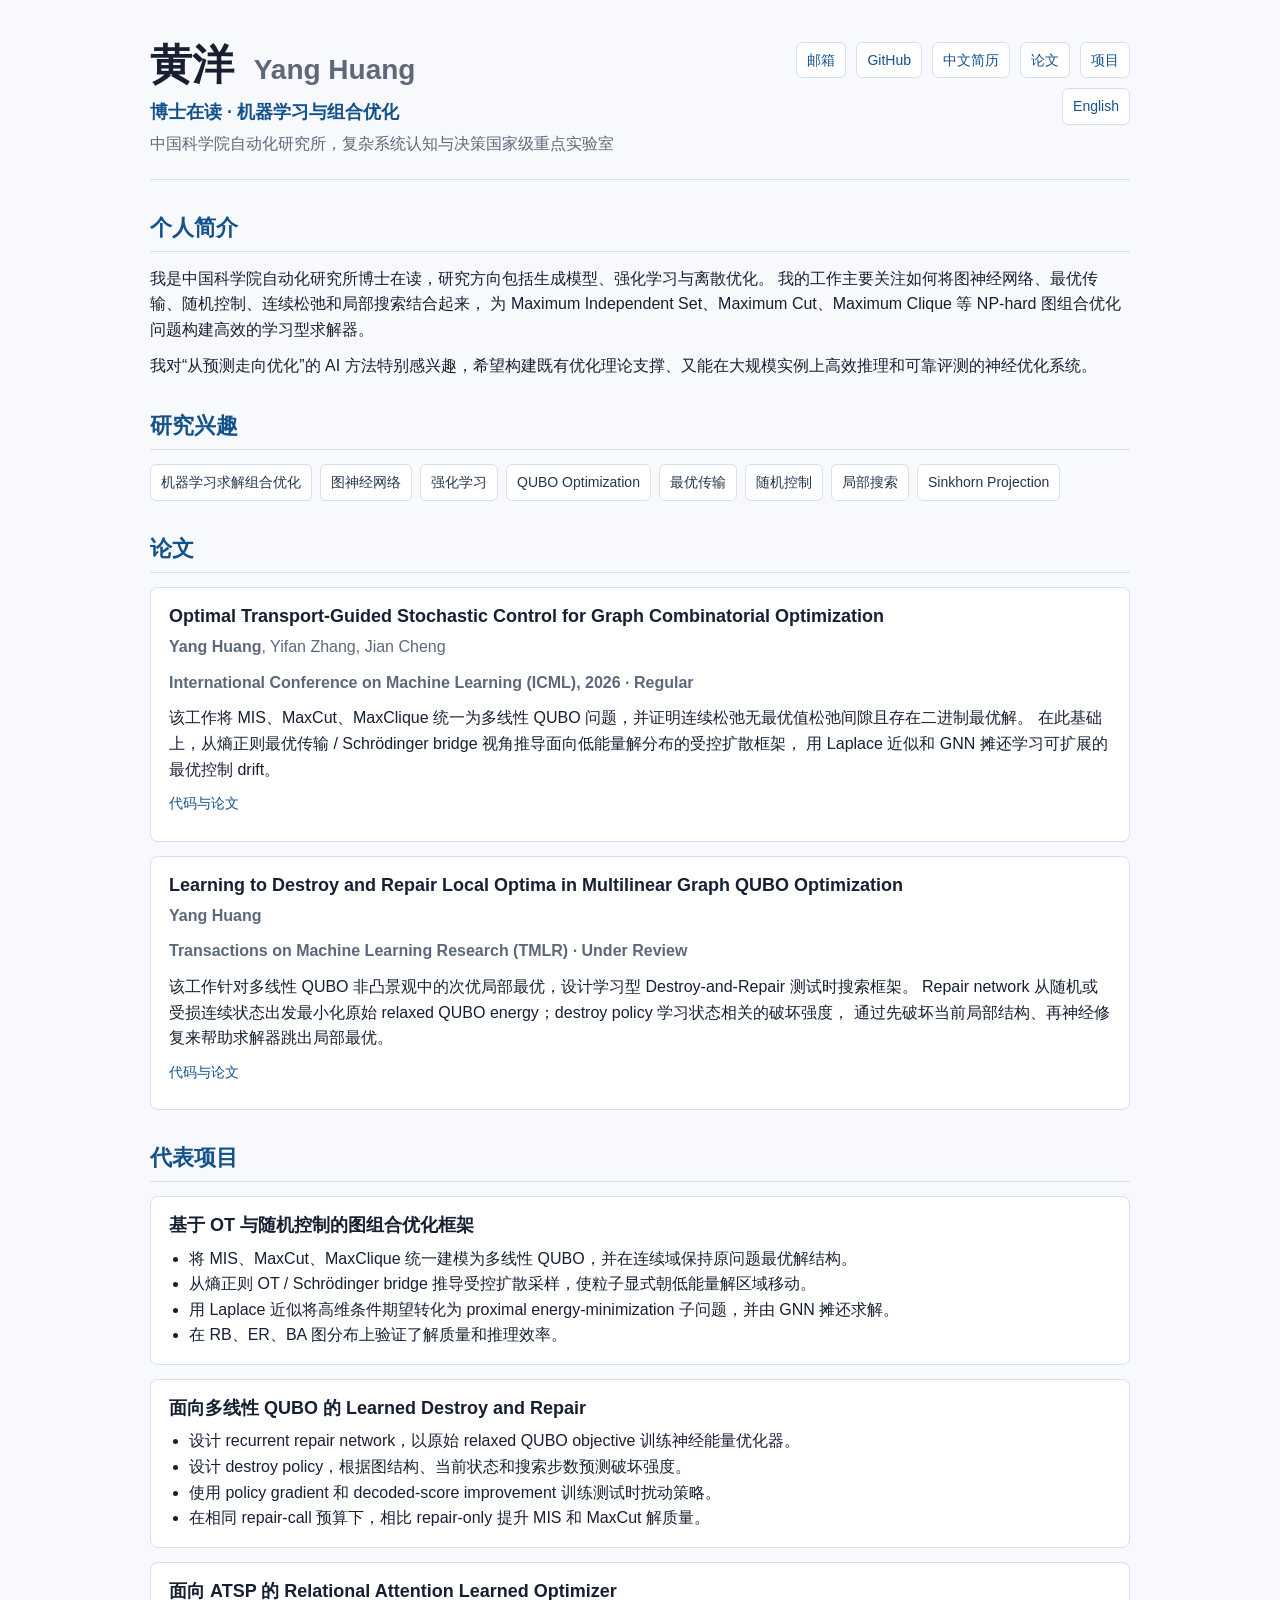
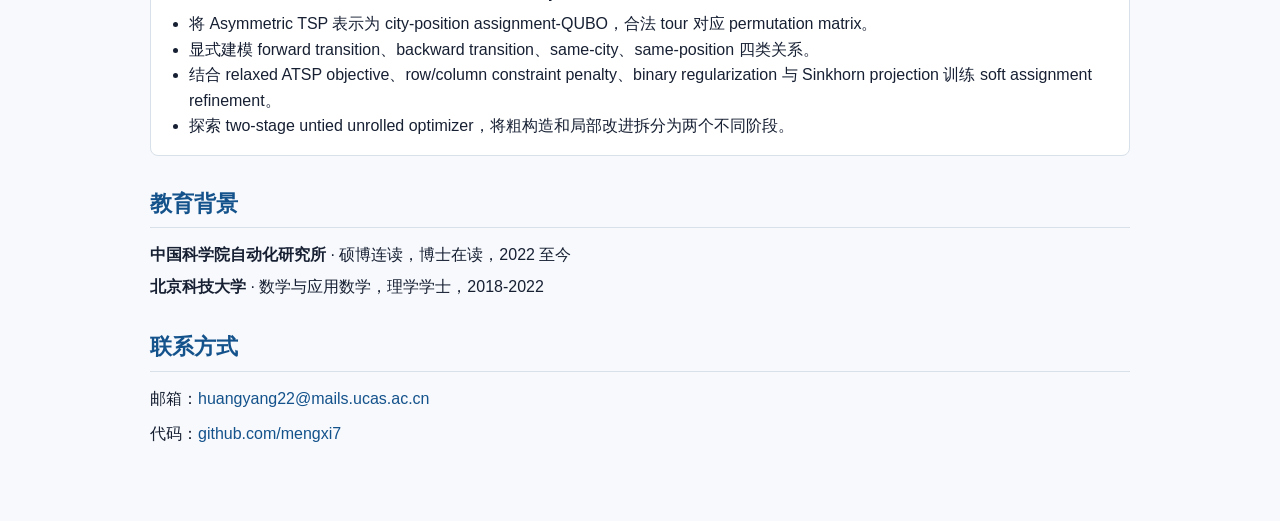
==== zh.html @ eca33709 "26_6_28_mac" ====
<!doctype html>
<html lang="zh-CN">
<head>
  <meta charset="utf-8">
  <meta name="viewport" content="width=device-width, initial-scale=1">
  <title>黄洋</title>
  <meta name="description" content="黄洋 - 中国科学院自动化研究所博士在读，研究机器学习、强化学习、最优传输、随机控制与组合优化。">
  <link rel="stylesheet" href="styles.css">
</head>
<body>
  <main class="page">
    <header class="hero">
      <div>
        <h1>黄洋 <span class="han-name">Yang Huang</span></h1>
        <p class="subtitle">博士在读 · 机器学习与组合优化</p>
        <p class="affiliation">中国科学院自动化研究所，复杂系统认知与决策国家级重点实验室</p>
      </div>
      <nav class="links" aria-label="个人链接">
        <a href="mailto:huangyang22@mails.ucas.ac.cn">邮箱</a>
        <a href="https://github.com/mengxi7">GitHub</a>
        <a href="Yang_Huang_CV_zh.pdf">中文简历</a>
        <a href="#publications">论文</a>
        <a href="#projects">项目</a>
        <a href="index.html">English</a>
      </nav>
    </header>

    <section id="about">
      <h2>个人简介</h2>
      <p>
        我是中国科学院自动化研究所博士在读，研究方向包括生成模型、强化学习与离散优化。
        我的工作主要关注如何将图神经网络、最优传输、随机控制、连续松弛和局部搜索结合起来，
        为 Maximum Independent Set、Maximum Cut、Maximum Clique 等 NP-hard 图组合优化问题构建高效的学习型求解器。
      </p>
      <p>
        我对“从预测走向优化”的 AI 方法特别感兴趣，希望构建既有优化理论支撑、又能在大规模实例上高效推理和可靠评测的神经优化系统。
      </p>
    </section>

    <section id="research">
      <h2>研究兴趣</h2>
      <div class="tags">
        <span>机器学习求解组合优化</span>
        <span>图神经网络</span>
        <span>强化学习</span>
        <span>QUBO Optimization</span>
        <span>最优传输</span>
        <span>随机控制</span>
        <span>局部搜索</span>
        <span>Sinkhorn Projection</span>
      </div>
    </section>

    <section id="publications">
      <h2>论文</h2>
      <article class="pub">
        <h3>Optimal Transport-Guided Stochastic Control for Graph Combinatorial Optimization</h3>
        <p class="authors"><strong>Yang Huang</strong>, Yifan Zhang, Jian Cheng</p>
        <p class="venue">International Conference on Machine Learning (ICML), 2026 · Regular</p>
        <p>
          该工作将 MIS、MaxCut、MaxClique 统一为多线性 QUBO 问题，并证明连续松弛无最优值松弛间隙且存在二进制最优解。
          在此基础上，从熵正则最优传输 / Schrödinger bridge 视角推导面向低能量解分布的受控扩散框架，
          用 Laplace 近似和 GNN 摊还学习可扩展的最优控制 drift。
        </p>
        <p class="status">
          <a href="https://github.com/mengxi7/Optimal-Transport-Guided-Stochastic-Control-for-Graph-Combinatorial-Optimization">代码与论文</a>
        </p>
      </article>

      <article class="pub">
        <h3>Learning to Destroy and Repair Local Optima in Multilinear Graph QUBO Optimization</h3>
        <p class="authors"><strong>Yang Huang</strong></p>
        <p class="venue">Transactions on Machine Learning Research (TMLR) · Under Review</p>
        <p>
          该工作针对多线性 QUBO 非凸景观中的次优局部最优，设计学习型 Destroy-and-Repair 测试时搜索框架。
          Repair network 从随机或受损连续状态出发最小化原始 relaxed QUBO energy；destroy policy 学习状态相关的破坏强度，
          通过先破坏当前局部结构、再神经修复来帮助求解器跳出局部最优。
        </p>
        <p class="status">
          <a href="https://github.com/mengxi7/learned-destroy-repair">代码与论文</a>
        </p>
      </article>
    </section>

    <section id="projects">
      <h2>代表项目</h2>
      <article class="project">
        <h3>基于 OT 与随机控制的图组合优化框架</h3>
        <ul>
          <li>将 MIS、MaxCut、MaxClique 统一建模为多线性 QUBO，并在连续域保持原问题最优解结构。</li>
          <li>从熵正则 OT / Schrödinger bridge 推导受控扩散采样，使粒子显式朝低能量解区域移动。</li>
          <li>用 Laplace 近似将高维条件期望转化为 proximal energy-minimization 子问题，并由 GNN 摊还求解。</li>
          <li>在 RB、ER、BA 图分布上验证了解质量和推理效率。</li>
        </ul>
      </article>

      <article class="project">
        <h3>面向多线性 QUBO 的 Learned Destroy and Repair</h3>
        <ul>
          <li>设计 recurrent repair network，以原始 relaxed QUBO objective 训练神经能量优化器。</li>
          <li>设计 destroy policy，根据图结构、当前状态和搜索步数预测破坏强度。</li>
          <li>使用 policy gradient 和 decoded-score improvement 训练测试时扰动策略。</li>
          <li>在相同 repair-call 预算下，相比 repair-only 提升 MIS 和 MaxCut 解质量。</li>
        </ul>
      </article>

      <article class="project">
        <h3>面向 ATSP 的 Relational Attention Learned Optimizer</h3>
        <ul>
          <li>将 Asymmetric TSP 表示为 city-position assignment-QUBO，合法 tour 对应 permutation matrix。</li>
          <li>显式建模 forward transition、backward transition、same-city、same-position 四类关系。</li>
          <li>结合 relaxed ATSP objective、row/column constraint penalty、binary regularization 与 Sinkhorn projection 训练 soft assignment refinement。</li>
          <li>探索 two-stage untied unrolled optimizer，将粗构造和局部改进拆分为两个不同阶段。</li>
        </ul>
      </article>
    </section>

    <section id="education">
      <h2>教育背景</h2>
      <div class="edu">
        <p><strong>中国科学院自动化研究所</strong> · 硕博连读，博士在读，2022 至今</p>
        <p><strong>北京科技大学</strong> · 数学与应用数学，理学学士，2018-2022</p>
      </div>
    </section>

    <section id="contact">
      <h2>联系方式</h2>
      <p>
        邮箱：<a href="mailto:huangyang22@mails.ucas.ac.cn">huangyang22@mails.ucas.ac.cn</a>
      </p>
      <p>
        代码：<a href="https://github.com/mengxi7">github.com/mengxi7</a>
      </p>
    </section>
  </main>
</body>
</html>
---- styles.css ----
:root {
  --text: #172033;
  --muted: #5d687a;
  --accent: #14528c;
  --line: #d8e0ea;
  --bg: #f7f9fc;
  --card: #ffffff;
}

* {
  box-sizing: border-box;
}

body {
  margin: 0;
  color: var(--text);
  background: var(--bg);
  font-family: -apple-system, BlinkMacSystemFont, "Segoe UI", Arial, "Noto Sans", sans-serif;
  line-height: 1.6;
}

a {
  color: var(--accent);
  text-decoration: none;
}

a:hover {
  text-decoration: underline;
}

.page {
  width: min(980px, calc(100% - 40px));
  margin: 0 auto;
  padding: 42px 0 64px;
}

.hero {
  display: flex;
  justify-content: space-between;
  gap: 28px;
  align-items: flex-start;
  padding-bottom: 22px;
  border-bottom: 1px solid var(--line);
}

h1 {
  margin: 0;
  font-size: 42px;
  line-height: 1.1;
  letter-spacing: 0;
}

.han-name {
  display: inline-block;
  margin-left: 8px;
  color: var(--muted);
  font-size: 28px;
  font-weight: 600;
}

.subtitle {
  margin: 10px 0 4px;
  font-size: 18px;
  color: var(--accent);
  font-weight: 650;
}

.subtitle.zh {
  margin-top: 2px;
  font-size: 16px;
}

.affiliation {
  margin: 0;
  color: var(--muted);
}

.affiliation.zh {
  margin-top: 2px;
}

.links {
  display: flex;
  flex-wrap: wrap;
  justify-content: flex-end;
  gap: 10px;
  max-width: 360px;
}

.links a {
  padding: 6px 10px;
  border: 1px solid var(--line);
  border-radius: 6px;
  background: var(--card);
  font-size: 14px;
}

section {
  margin-top: 30px;
}

h2 {
  margin: 0 0 14px;
  font-size: 22px;
  color: var(--accent);
  border-bottom: 1px solid var(--line);
  padding-bottom: 6px;
  letter-spacing: 0;
}

h3 {
  margin: 0 0 6px;
  font-size: 18px;
  line-height: 1.35;
}

p {
  margin: 0 0 10px;
}

p[lang="zh-CN"] {
  color: #26364f;
}

.tags {
  display: flex;
  flex-wrap: wrap;
  gap: 8px;
}

.tags span {
  background: var(--card);
  border: 1px solid var(--line);
  border-radius: 6px;
  padding: 6px 10px;
  color: #26364f;
  font-size: 14px;
}

.pub,
.project {
  background: var(--card);
  border: 1px solid var(--line);
  border-radius: 8px;
  padding: 16px 18px;
  margin-bottom: 14px;
}

.authors,
.venue,
.status,
.muted {
  color: var(--muted);
}

.venue {
  font-weight: 600;
}

.status {
  font-size: 14px;
}

ul {
  margin: 8px 0 0;
  padding-left: 20px;
}

.edu p {
  margin-bottom: 6px;
}

@media (max-width: 720px) {
  .page {
    width: min(100% - 28px, 980px);
    padding-top: 28px;
  }

  .hero {
    display: block;
  }

  h1 {
    font-size: 34px;
  }

  .links {
    justify-content: flex-start;
    margin-top: 18px;
  }

  .han-name {
    display: block;
    margin-left: 0;
    margin-top: 4px;
    font-size: 24px;
  }
}
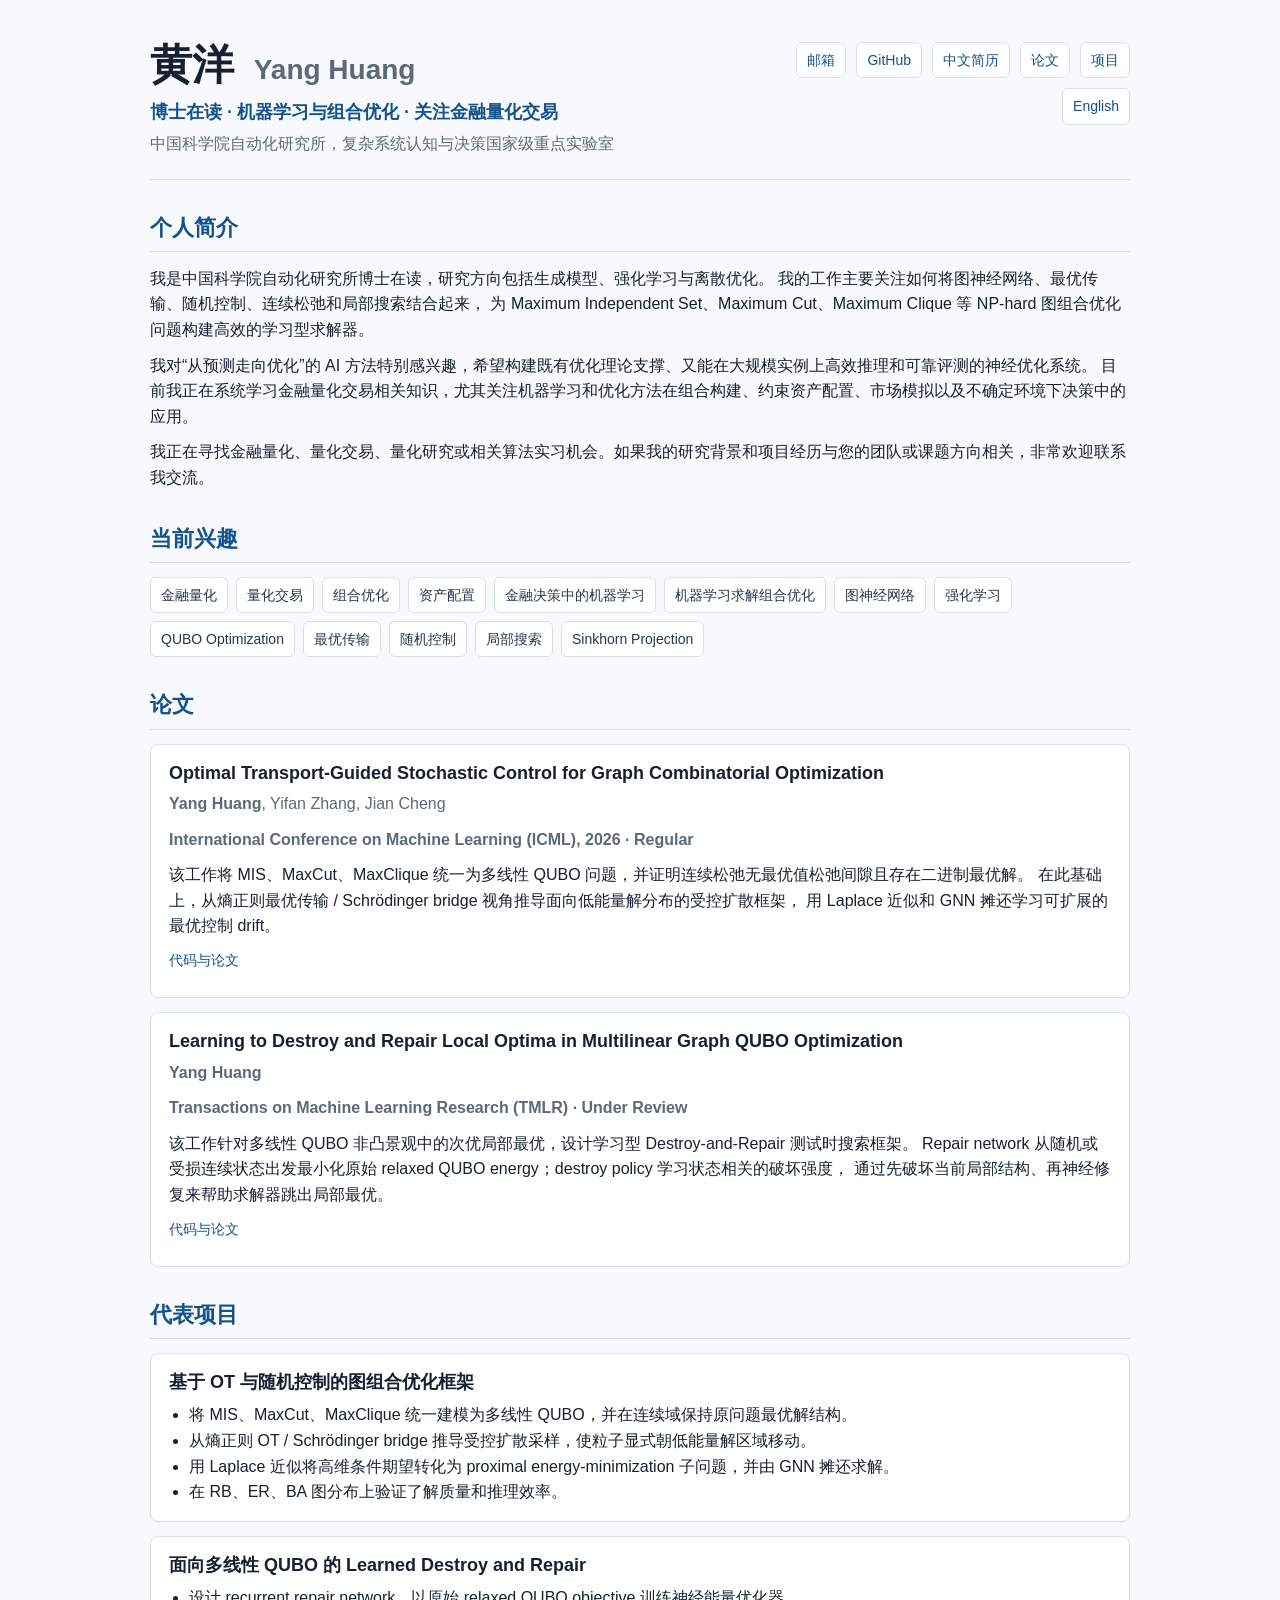
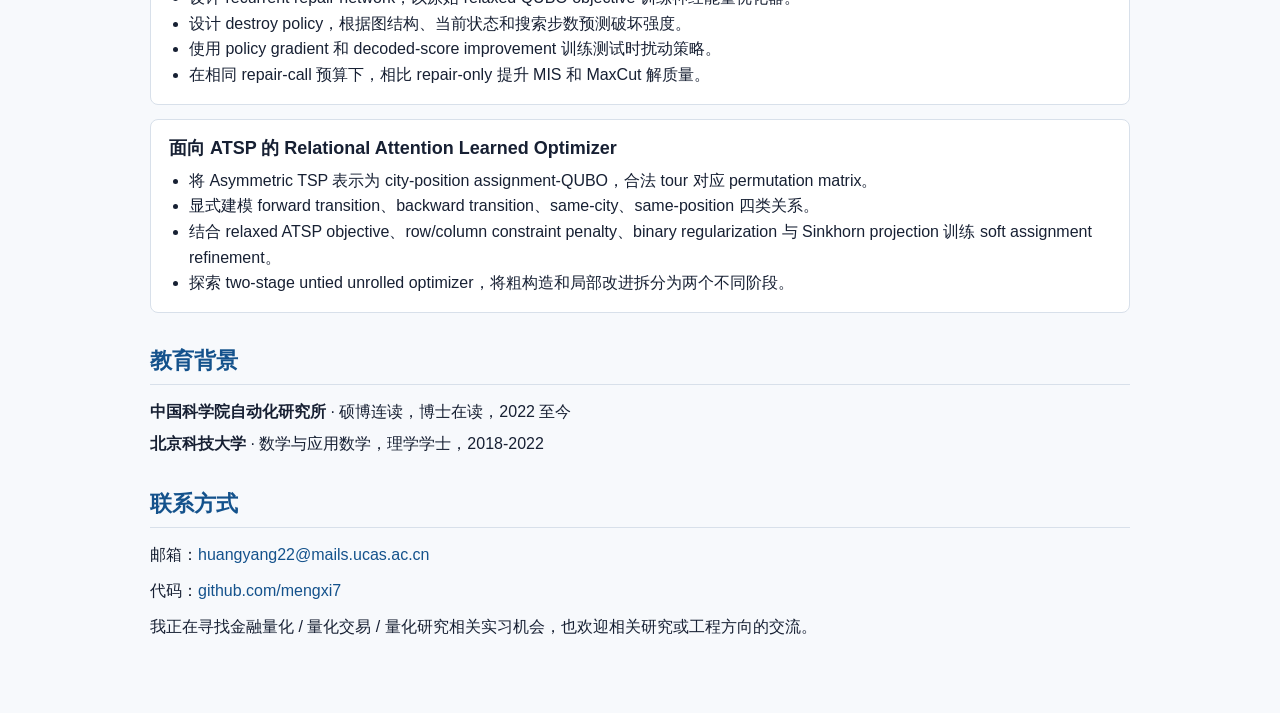
==== commit 010c1a99: "26_6_28_2_mac" ====
--- a/zh.html
+++ b/zh.html
@@ -4,7 +4,7 @@
   <meta charset="utf-8">
   <meta name="viewport" content="width=device-width, initial-scale=1">
   <title>黄洋</title>
-  <meta name="description" content="黄洋 - 中国科学院自动化研究所博士在读，研究机器学习、强化学习、最优传输、随机控制与组合优化。">
+  <meta name="description" content="黄洋 - 中国科学院自动化研究所博士在读，研究机器学习与组合优化，目前关注金融量化交易方向并寻找相关实习机会。">
   <link rel="stylesheet" href="styles.css">
 </head>
 <body>
@@ -12,7 +12,7 @@
     <header class="hero">
       <div>
         <h1>黄洋 <span class="han-name">Yang Huang</span></h1>
-        <p class="subtitle">博士在读 · 机器学习与组合优化</p>
+        <p class="subtitle">博士在读 · 机器学习与组合优化 · 关注金融量化交易</p>
         <p class="affiliation">中国科学院自动化研究所，复杂系统认知与决策国家级重点实验室</p>
       </div>
       <nav class="links" aria-label="个人链接">
@@ -34,12 +34,21 @@
       </p>
       <p>
         我对“从预测走向优化”的 AI 方法特别感兴趣，希望构建既有优化理论支撑、又能在大规模实例上高效推理和可靠评测的神经优化系统。
+        目前我正在系统学习金融量化交易相关知识，尤其关注机器学习和优化方法在组合构建、约束资产配置、市场模拟以及不确定环境下决策中的应用。
+      </p>
+      <p>
+        我正在寻找金融量化、量化交易、量化研究或相关算法实习机会。如果我的研究背景和项目经历与您的团队或课题方向相关，非常欢迎联系我交流。
       </p>
     </section>
 
     <section id="research">
-      <h2>研究兴趣</h2>
+      <h2>当前兴趣</h2>
       <div class="tags">
+        <span>金融量化</span>
+        <span>量化交易</span>
+        <span>组合优化</span>
+        <span>资产配置</span>
+        <span>金融决策中的机器学习</span>
         <span>机器学习求解组合优化</span>
         <span>图神经网络</span>
         <span>强化学习</span>
@@ -131,6 +140,9 @@
       <p>
         代码：<a href="https://github.com/mengxi7">github.com/mengxi7</a>
       </p>
+      <p>
+        我正在寻找金融量化 / 量化交易 / 量化研究相关实习机会，也欢迎相关研究或工程方向的交流。
+      </p>
     </section>
   </main>
 </body>
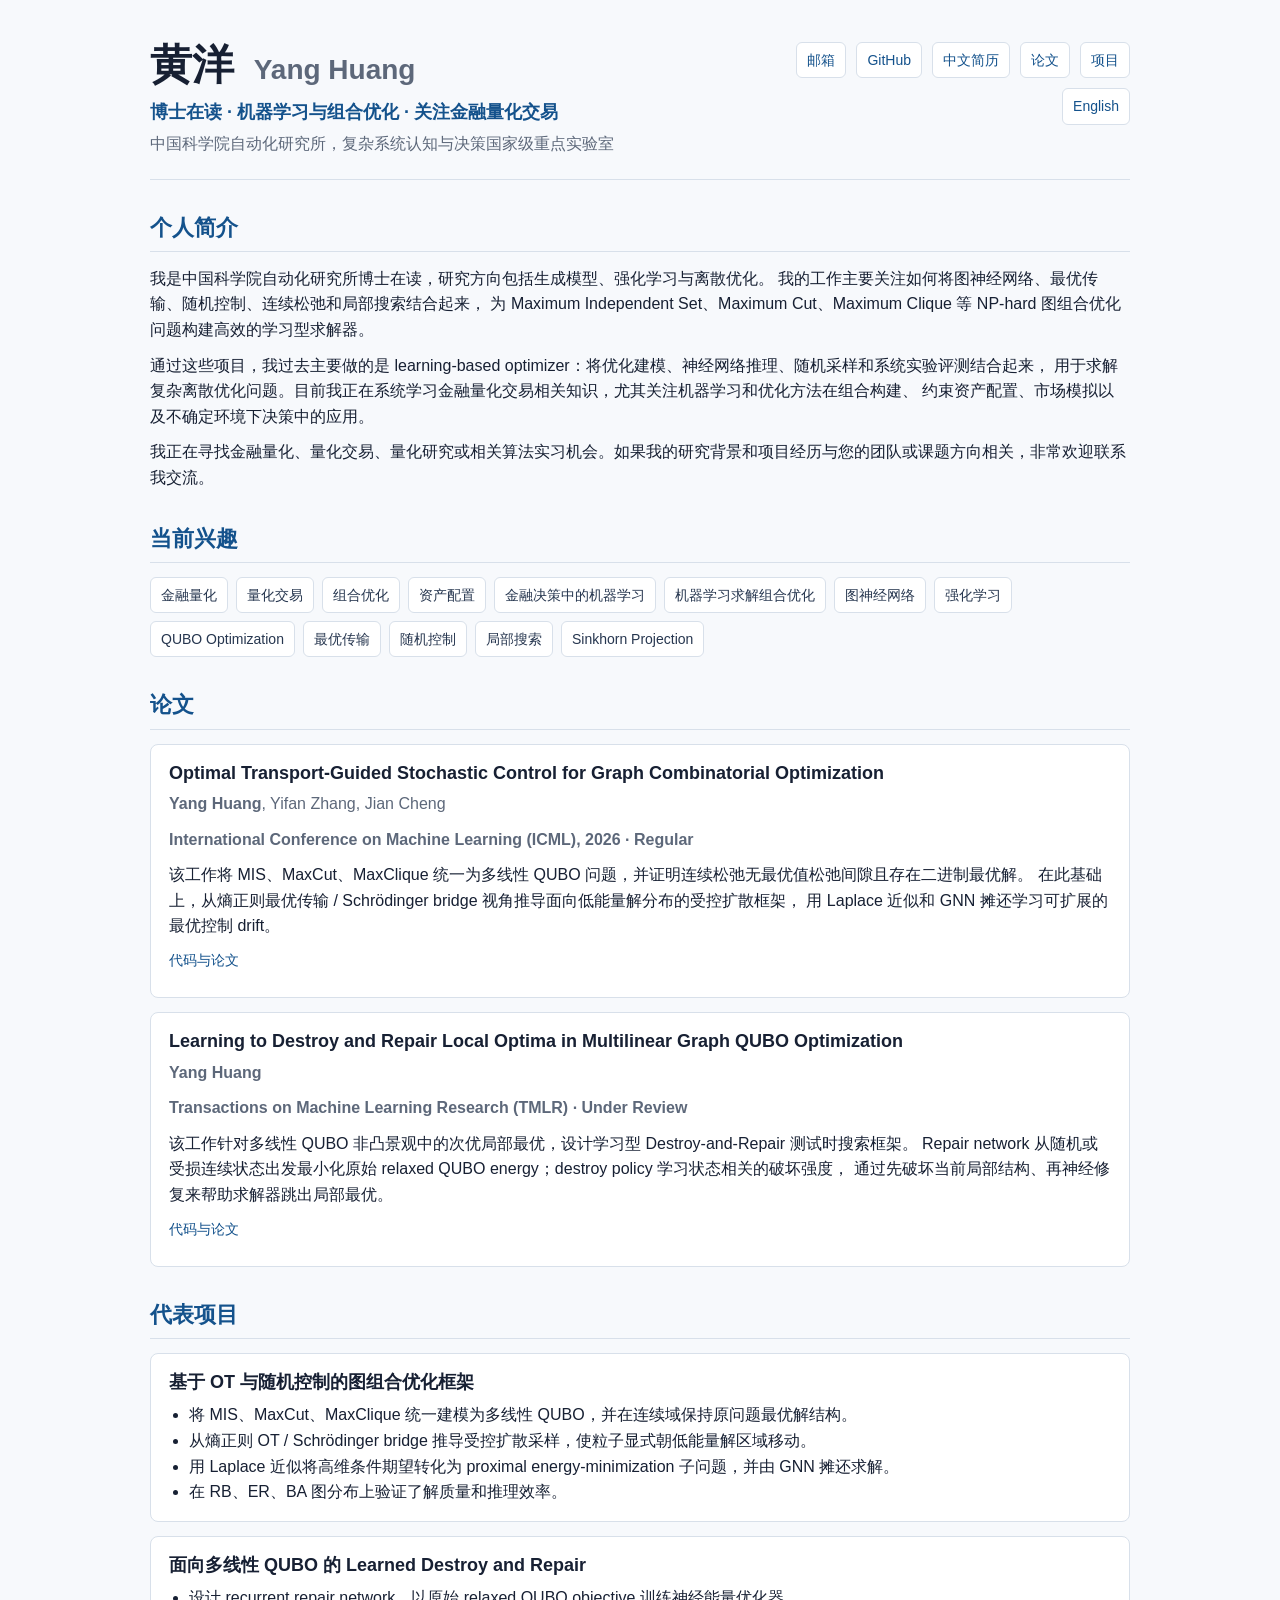
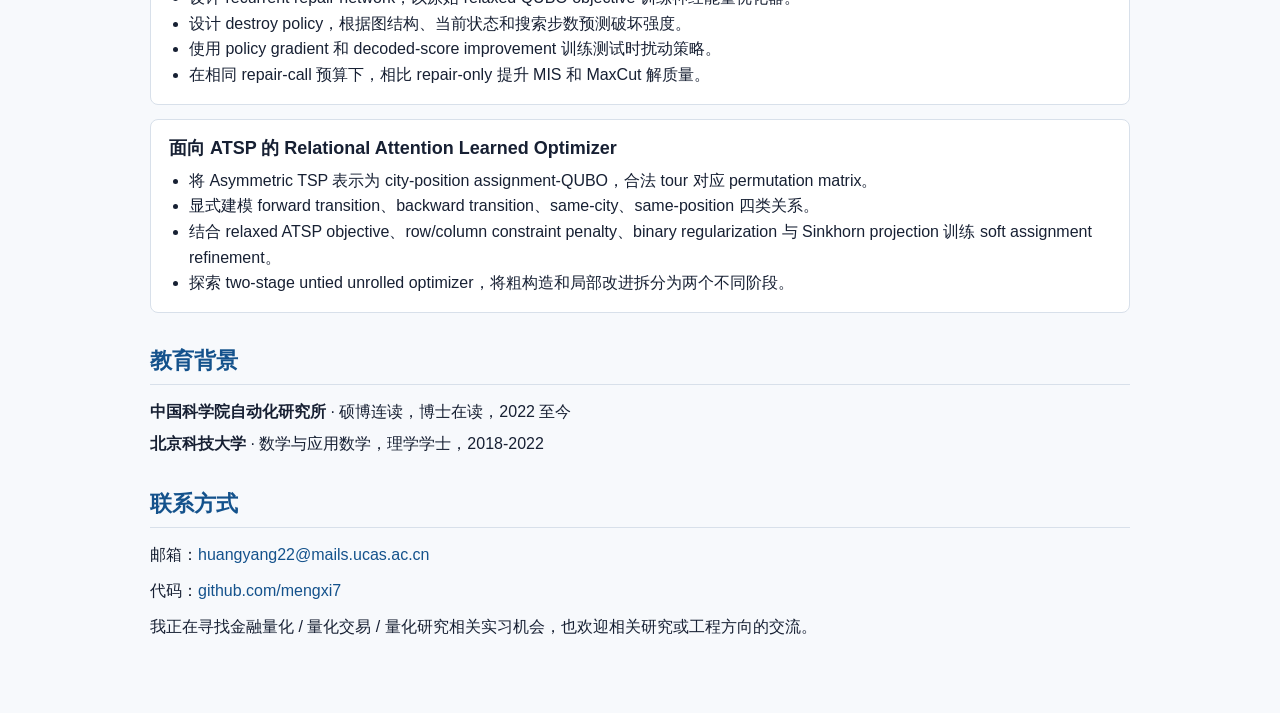
==== commit f7cf1ed5: "26_6_28_3_mac" ====
--- a/zh.html
+++ b/zh.html
@@ -33,8 +33,9 @@
         为 Maximum Independent Set、Maximum Cut、Maximum Clique 等 NP-hard 图组合优化问题构建高效的学习型求解器。
       </p>
       <p>
-        我对“从预测走向优化”的 AI 方法特别感兴趣，希望构建既有优化理论支撑、又能在大规模实例上高效推理和可靠评测的神经优化系统。
-        目前我正在系统学习金融量化交易相关知识，尤其关注机器学习和优化方法在组合构建、约束资产配置、市场模拟以及不确定环境下决策中的应用。
+        通过这些项目，我过去主要做的是 learning-based optimizer：将优化建模、神经网络推理、随机采样和系统实验评测结合起来，
+        用于求解复杂离散优化问题。目前我正在系统学习金融量化交易相关知识，尤其关注机器学习和优化方法在组合构建、
+        约束资产配置、市场模拟以及不确定环境下决策中的应用。
       </p>
       <p>
         我正在寻找金融量化、量化交易、量化研究或相关算法实习机会。如果我的研究背景和项目经历与您的团队或课题方向相关，非常欢迎联系我交流。
